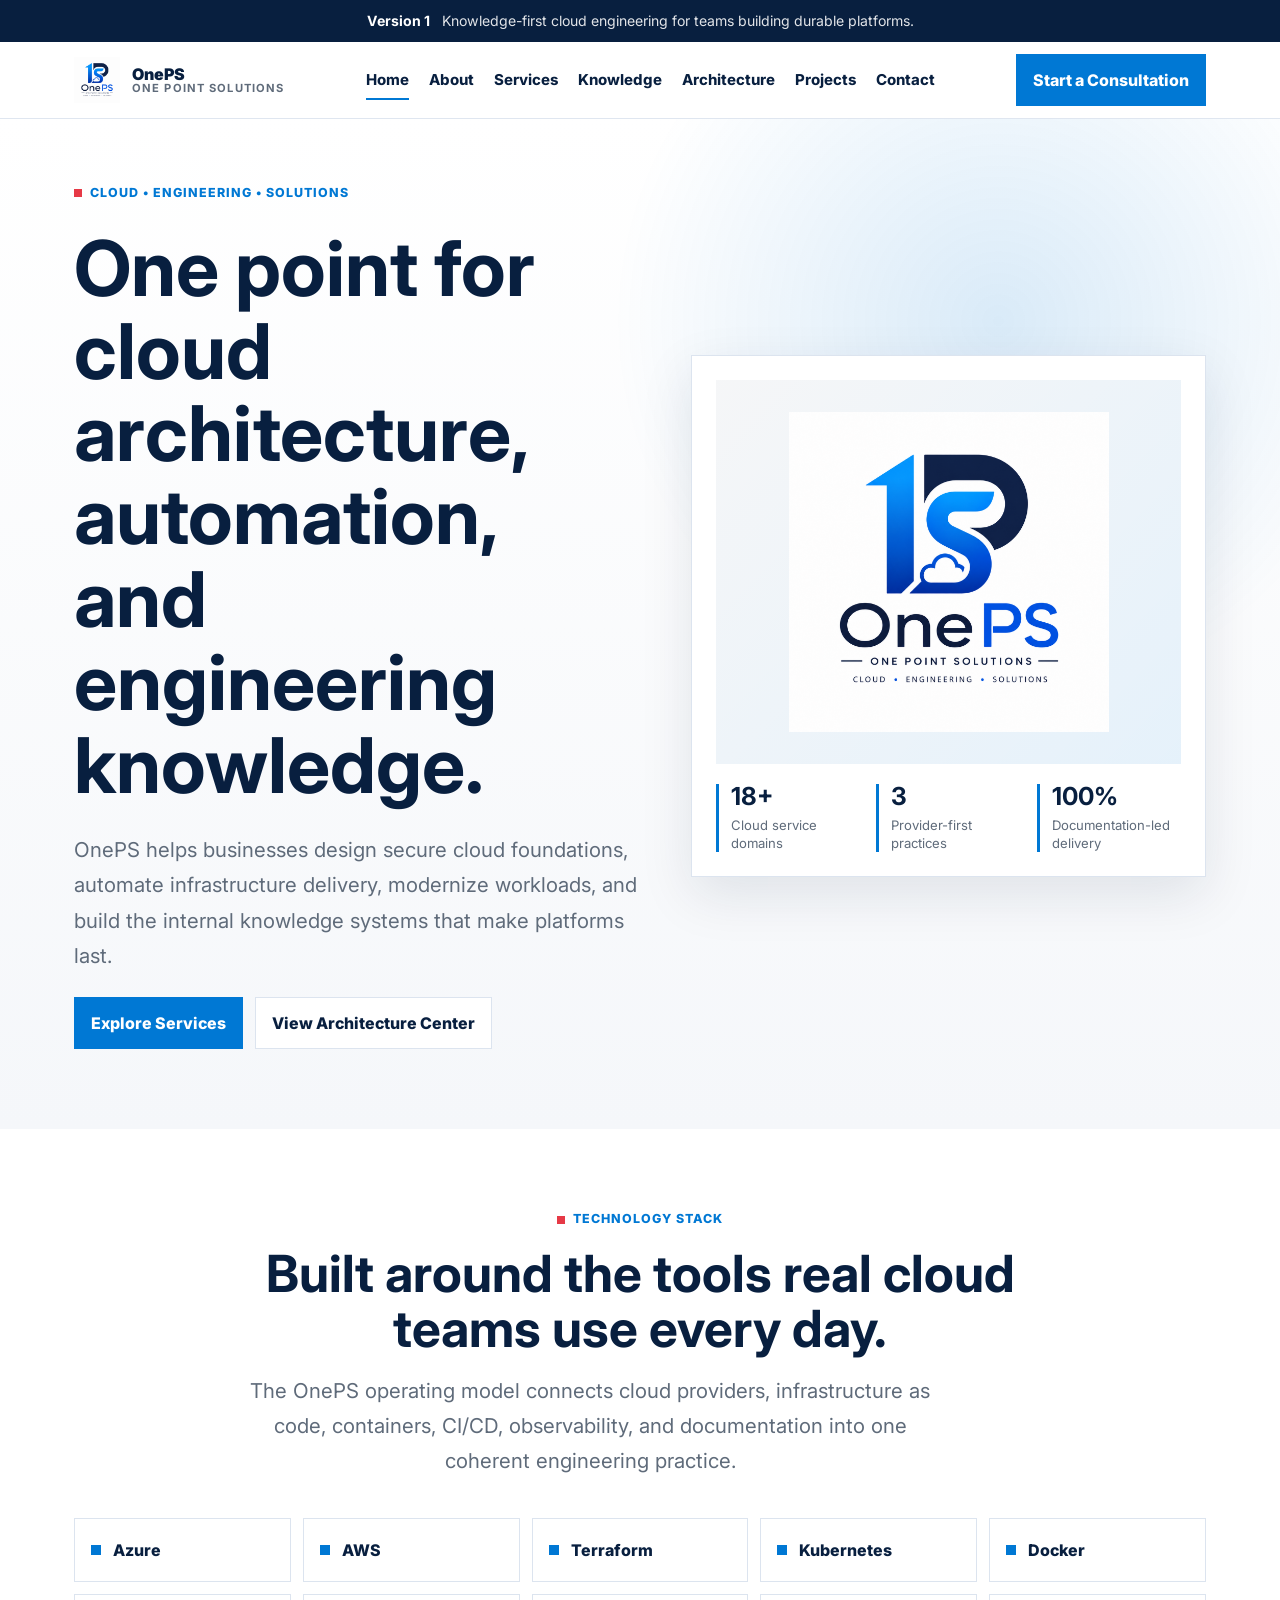
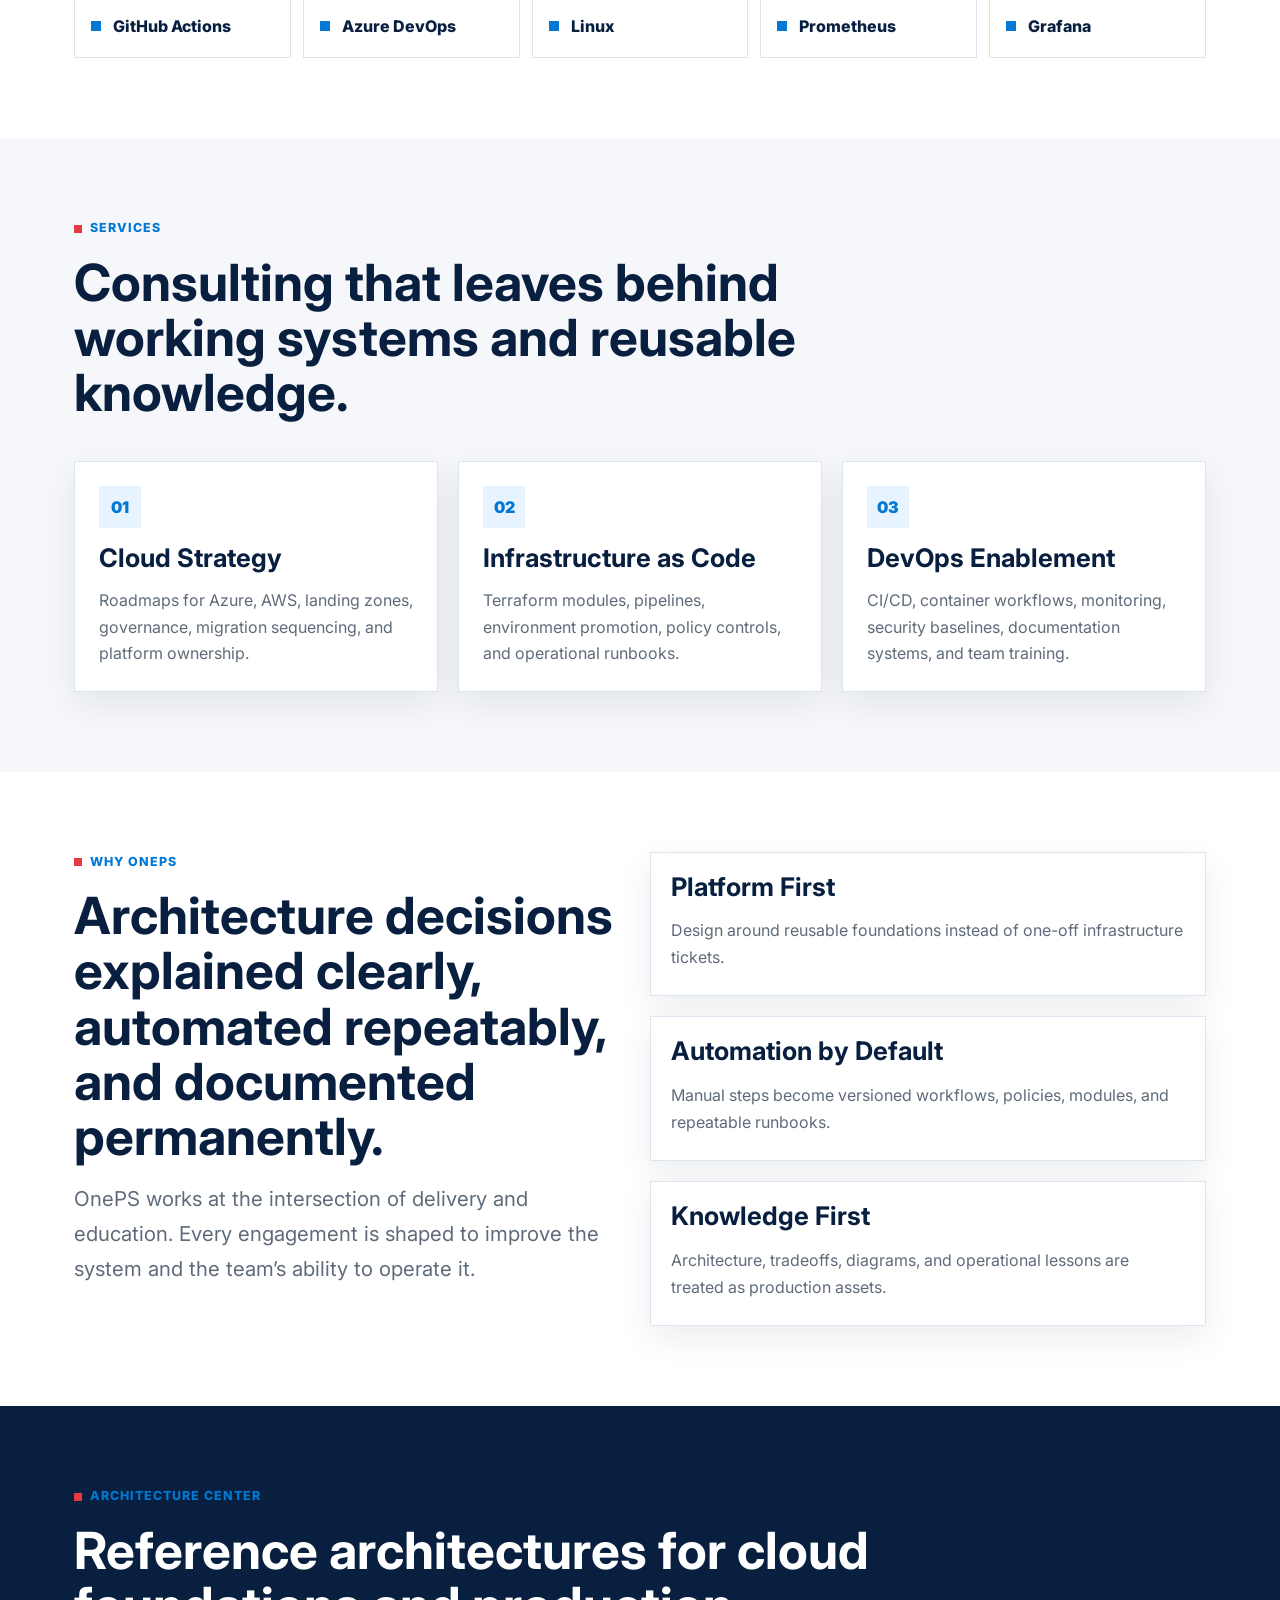
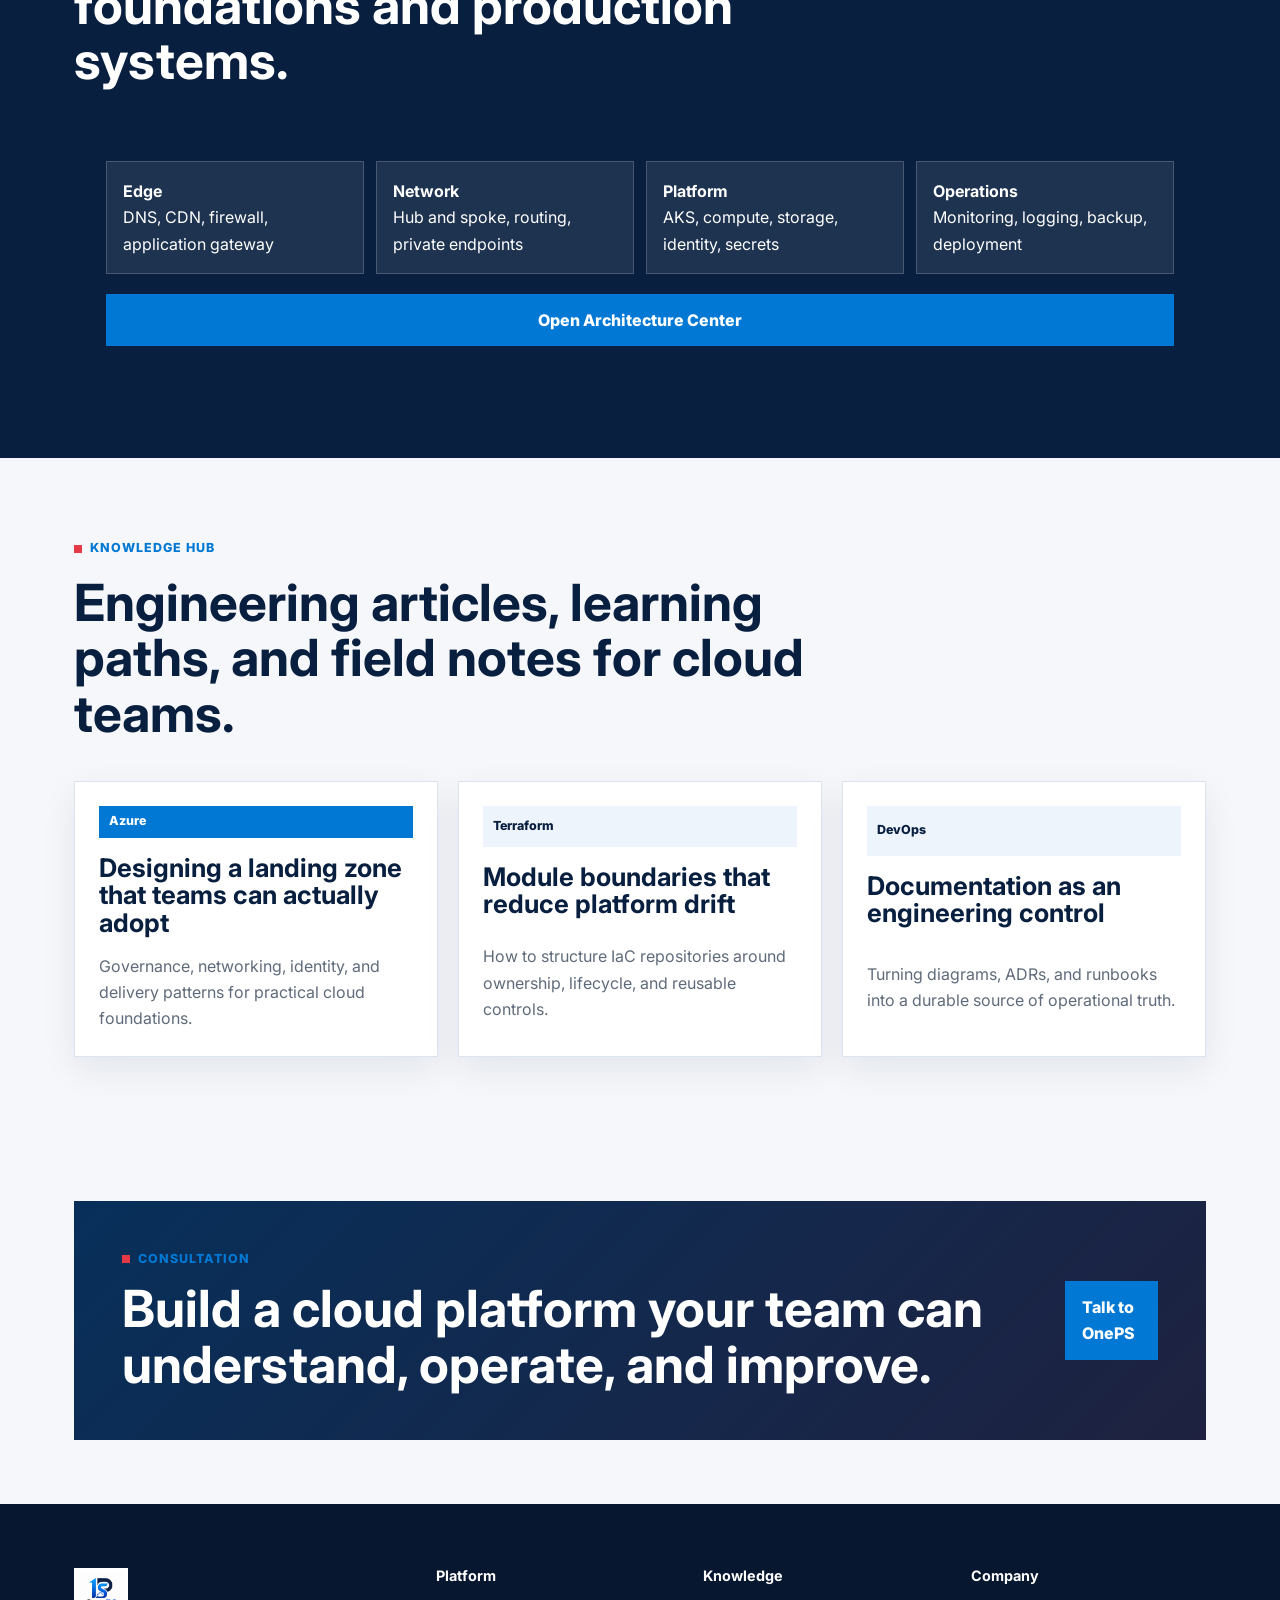
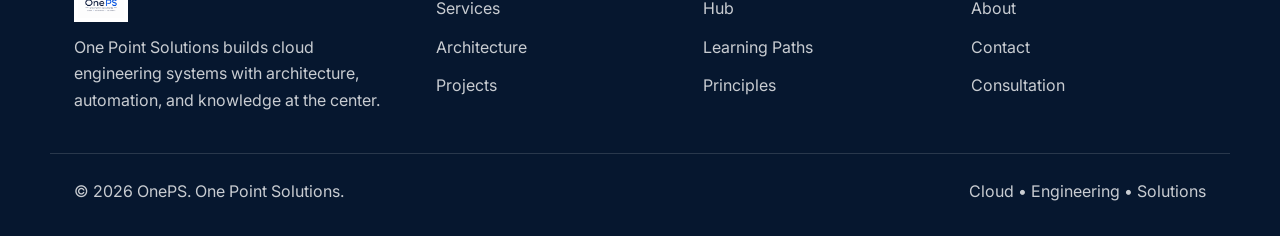
==== index.html @ 7dbb8d0e "OnePS Static Website V1 Build and Deployed" ====
<!doctype html>
<html lang="en">
  <head>
    <meta charset="utf-8">
    <meta name="viewport" content="width=device-width, initial-scale=1">
    <title>OnePS | Cloud Engineering Solutions</title>
    <meta name="description" content="OnePS helps teams design, automate, modernize, and scale cloud infrastructure through consulting, architecture, education, and open engineering knowledge.">
    <link rel="canonical" href="https://oneps.io/">
    <meta name="theme-color" content="#081F3F">
    <meta property="og:title" content="OnePS | Cloud Engineering Solutions">
    <meta property="og:description" content="A knowledge-first cloud engineering platform for architecture, automation, migration, and DevOps.">
    <meta property="og:type" content="website">
    <meta property="og:image" content="images/logo/oneps-logo.png">
    <meta name="twitter:card" content="summary_large_image">
    <link rel="icon" href="images/logo/favicon.png">
    <link rel="manifest" href="manifest.json">
    <link rel="preconnect" href="https://fonts.googleapis.com">
    <link rel="preconnect" href="https://fonts.gstatic.com" crossorigin>
    <link href="https://fonts.googleapis.com/css2?family=Inter:wght@400;600;700;800;900&display=swap" rel="stylesheet">
    <link rel="stylesheet" href="css/style.css">
    <link rel="stylesheet" href="css/components.css">
    <link rel="stylesheet" href="css/utilities.css">
    <link rel="stylesheet" href="css/animations.css">
    <link rel="stylesheet" href="css/responsive.css">
    <script type="application/ld+json">
      {"@context":"https://schema.org","@type":"Organization","name":"OnePS","alternateName":"One Point Solutions","url":"https://oneps.io/","logo":"https://oneps.io/images/logo/oneps-logo.png","description":"Cloud engineering, architecture, automation, consulting, and knowledge platform."}
    </script>
  </head>
  <body>
    <a class="skip-link" href="#main">Skip to content</a>
    <div class="site-shell">
      <div class="announcement">
        <div class="container"><strong>Version 1</strong> Knowledge-first cloud engineering for teams building durable platforms.</div>
      </div>
      <header class="site-header">
        <div class="container nav">
          <a class="brand" href="index.html" aria-label="OnePS home">
            <img src="images/logo/oneps-logo.png" alt="OnePS logo">
            <span class="brand-name">OnePS <span>One Point Solutions</span></span>
          </a>
          <nav class="nav-links" data-nav-links aria-label="Primary navigation">
            <a class="active" href="index.html">Home</a>
            <a href="about.html">About</a>
            <a href="services.html">Services</a>
            <a href="knowledge.html">Knowledge</a>
            <a href="architecture.html">Architecture</a>
            <a href="projects.html">Projects</a>
            <a href="contact.html">Contact</a>
          </nav>
          <div class="nav-actions">
            <a class="btn btn-primary" href="contact.html">Start a Consultation</a>
            <button class="nav-toggle" type="button" data-nav-toggle aria-label="Open navigation" aria-expanded="false"><span></span></button>
          </div>
        </div>
      </header>

      <main id="main">
        <section class="hero">
          <div class="container hero-grid">
            <div class="hero-copy" data-reveal>
              <span class="eyebrow">Cloud • Engineering • Solutions</span>
              <h1>One point for cloud architecture, automation, and engineering knowledge.</h1>
              <p class="lead">OnePS helps businesses design secure cloud foundations, automate infrastructure delivery, modernize workloads, and build the internal knowledge systems that make platforms last.</p>
              <div class="hero-actions">
                <a class="btn btn-primary" href="services.html">Explore Services</a>
                <a class="btn btn-outline" href="architecture.html">View Architecture Center</a>
              </div>
            </div>
            <div class="hero-panel float-soft" data-reveal>
              <div class="logo-card">
                <img src="images/logo/oneps-logo.png" alt="Official OnePS logo">
              </div>
              <div class="metric-row" aria-label="OnePS platform metrics">
                <div class="metric"><strong data-counter="18" data-counter-suffix="+">18+</strong><span>Cloud service domains</span></div>
                <div class="metric"><strong data-counter="3">3</strong><span>Provider-first practices</span></div>
                <div class="metric"><strong data-counter="100" data-counter-suffix="%">100%</strong><span>Documentation-led delivery</span></div>
              </div>
            </div>
          </div>
        </section>

        <section class="section section-white">
          <div class="container">
            <div class="section-heading center" data-reveal>
              <span class="eyebrow">Technology Stack</span>
              <h2>Built around the tools real cloud teams use every day.</h2>
              <p class="lead">The OnePS operating model connects cloud providers, infrastructure as code, containers, CI/CD, observability, and documentation into one coherent engineering practice.</p>
            </div>
            <div class="tech-grid" data-reveal>
              <div class="tech-item"><span class="tech-dot"></span>Azure</div>
              <div class="tech-item"><span class="tech-dot"></span>AWS</div>
              <div class="tech-item"><span class="tech-dot"></span>Terraform</div>
              <div class="tech-item"><span class="tech-dot"></span>Kubernetes</div>
              <div class="tech-item"><span class="tech-dot"></span>Docker</div>
              <div class="tech-item"><span class="tech-dot"></span>GitHub Actions</div>
              <div class="tech-item"><span class="tech-dot"></span>Azure DevOps</div>
              <div class="tech-item"><span class="tech-dot"></span>Linux</div>
              <div class="tech-item"><span class="tech-dot"></span>Prometheus</div>
              <div class="tech-item"><span class="tech-dot"></span>Grafana</div>
            </div>
          </div>
        </section>

        <section class="section">
          <div class="container">
            <div class="section-heading" data-reveal>
              <span class="eyebrow">Services</span>
              <h2>Consulting that leaves behind working systems and reusable knowledge.</h2>
            </div>
            <div class="grid grid-3">
              <article class="card" data-reveal><span class="card-icon">01</span><h3>Cloud Strategy</h3><p>Roadmaps for Azure, AWS, landing zones, governance, migration sequencing, and platform ownership.</p></article>
              <article class="card" data-reveal><span class="card-icon">02</span><h3>Infrastructure as Code</h3><p>Terraform modules, pipelines, environment promotion, policy controls, and operational runbooks.</p></article>
              <article class="card" data-reveal><span class="card-icon">03</span><h3>DevOps Enablement</h3><p>CI/CD, container workflows, monitoring, security baselines, documentation systems, and team training.</p></article>
            </div>
          </div>
        </section>

        <section class="section section-white">
          <div class="container grid grid-2">
            <div class="section-heading" data-reveal>
              <span class="eyebrow">Why OnePS</span>
              <h2>Architecture decisions explained clearly, automated repeatably, and documented permanently.</h2>
              <p class="lead">OnePS works at the intersection of delivery and education. Every engagement is shaped to improve the system and the team’s ability to operate it.</p>
            </div>
            <div class="grid">
              <article class="card compact" data-reveal><h3>Platform First</h3><p>Design around reusable foundations instead of one-off infrastructure tickets.</p></article>
              <article class="card compact" data-reveal><h3>Automation by Default</h3><p>Manual steps become versioned workflows, policies, modules, and repeatable runbooks.</p></article>
              <article class="card compact" data-reveal><h3>Knowledge First</h3><p>Architecture, tradeoffs, diagrams, and operational lessons are treated as production assets.</p></article>
            </div>
          </div>
        </section>

        <section class="section section-dark">
          <div class="container">
            <div class="section-heading" data-reveal>
              <span class="eyebrow">Architecture Center</span>
              <h2>Reference architectures for cloud foundations and production systems.</h2>
            </div>
            <div class="architecture-map" data-reveal>
              <div class="flow-line">
                <div class="flow-node"><strong>Edge</strong><span>DNS, CDN, firewall, application gateway</span></div>
                <div class="flow-node"><strong>Network</strong><span>Hub and spoke, routing, private endpoints</span></div>
                <div class="flow-node"><strong>Platform</strong><span>AKS, compute, storage, identity, secrets</span></div>
                <div class="flow-node"><strong>Operations</strong><span>Monitoring, logging, backup, deployment</span></div>
              </div>
              <a class="btn btn-primary" href="architecture.html">Open Architecture Center</a>
            </div>
          </div>
        </section>

        <section class="section">
          <div class="container">
            <div class="section-heading" data-reveal>
              <span class="eyebrow">Knowledge Hub</span>
              <h2>Engineering articles, learning paths, and field notes for cloud teams.</h2>
            </div>
            <div class="grid grid-3">
              <article class="card" data-reveal><span class="badge badge-blue">Azure</span><h3>Designing a landing zone that teams can actually adopt</h3><p>Governance, networking, identity, and delivery patterns for practical cloud foundations.</p></article>
              <article class="card" data-reveal><span class="badge">Terraform</span><h3>Module boundaries that reduce platform drift</h3><p>How to structure IaC repositories around ownership, lifecycle, and reusable controls.</p></article>
              <article class="card" data-reveal><span class="badge">DevOps</span><h3>Documentation as an engineering control</h3><p>Turning diagrams, ADRs, and runbooks into a durable source of operational truth.</p></article>
            </div>
          </div>
        </section>

        <section class="section-tight">
          <div class="container">
            <div class="cta-band" data-reveal>
              <div class="between">
                <div class="stack-sm">
                  <span class="eyebrow">Consultation</span>
                  <h2>Build a cloud platform your team can understand, operate, and improve.</h2>
                </div>
                <a class="btn btn-primary" href="contact.html">Talk to OnePS</a>
              </div>
            </div>
          </div>
        </section>
      </main>

      <footer class="site-footer">
        <div class="container footer-grid">
          <div class="footer-col footer-brand">
            <img src="images/logo/oneps-logo.png" alt="OnePS logo">
            <p>One Point Solutions builds cloud engineering systems with architecture, automation, and knowledge at the center.</p>
          </div>
          <div class="footer-col"><h3>Platform</h3><a href="services.html">Services</a><a href="architecture.html">Architecture</a><a href="projects.html">Projects</a></div>
          <div class="footer-col"><h3>Knowledge</h3><a href="knowledge.html">Hub</a><a href="knowledge.html#learning-paths">Learning Paths</a><a href="about.html#principles">Principles</a></div>
          <div class="footer-col"><h3>Company</h3><a href="about.html">About</a><a href="contact.html">Contact</a><a href="contact.html">Consultation</a></div>
        </div>
        <div class="container footer-bottom"><span>© 2026 OnePS. One Point Solutions.</span><span>Cloud • Engineering • Solutions</span></div>
      </footer>
    </div>
    <script src="js/script.js" defer></script>
    <script src="js/navigation.js" defer></script>
    <script src="js/animations.js" defer></script>
    <script src="js/counters.js" defer></script>
    <script src="js/theme.js" defer></script>
  </body>
</html>
---- css/style.css ----
:root {
  --color-navy: #081f3f;
  --color-navy-900: #06172f;
  --color-navy-800: #0d2b56;
  --color-blue: #0078d4;
  --color-blue-700: #005fb0;
  --color-blue-100: #e7f3ff;
  --color-red: #e63946;
  --color-bg: #f5f7fa;
  --color-surface: #ffffff;
  --color-text: #1a1a1a;
  --color-muted: #5f6b7a;
  --color-line: #dce4ef;
  --color-soft: #eef4fb;
  --shadow-soft: 0 18px 50px rgba(8, 31, 63, 0.1);
  --shadow-card: 0 12px 32px rgba(8, 31, 63, 0.08);
  --radius-sm: 6px;
  --radius-md: 8px;
  --radius-lg: 14px;
  --container: 1180px;
  --space-1: 0.25rem;
  --space-2: 0.5rem;
  --space-3: 0.75rem;
  --space-4: 1rem;
  --space-5: 1.25rem;
  --space-6: 1.5rem;
  --space-8: 2rem;
  --space-10: 2.5rem;
  --space-12: 3rem;
  --space-16: 4rem;
  --space-20: 5rem;
  --space-24: 6rem;
}

* {
  box-sizing: border-box;
}

html {
  scroll-behavior: smooth;
}

body {
  margin: 0;
  background: var(--color-bg);
  color: var(--color-text);
  font-family: Inter, system-ui, -apple-system, BlinkMacSystemFont, "Segoe UI", sans-serif;
  font-size: 16px;
  line-height: 1.65;
  text-rendering: optimizeLegibility;
}

body.nav-open {
  overflow: hidden;
}

img,
svg {
  display: block;
  max-width: 100%;
}

a {
  color: inherit;
  text-decoration: none;
}

button,
input,
textarea,
select {
  font: inherit;
}

button {
  cursor: pointer;
}

:focus-visible {
  outline: 3px solid rgba(0, 120, 212, 0.45);
  outline-offset: 3px;
}

.skip-link {
  background: var(--color-navy);
  color: var(--color-surface);
  left: 1rem;
  padding: 0.65rem 1rem;
  position: fixed;
  top: 1rem;
  transform: translateY(-150%);
  z-index: 1000;
}

.skip-link:focus {
  transform: translateY(0);
}

.site-shell {
  min-height: 100vh;
  overflow-x: clip;
}

.container {
  margin: 0 auto;
  max-width: var(--container);
  padding: 0 var(--space-6);
  width: 100%;
}

.section {
  padding: var(--space-20) 0;
}

.section-tight {
  padding: var(--space-16) 0;
}

.section-dark {
  background: var(--color-navy);
  color: var(--color-surface);
}

.section-white {
  background: var(--color-surface);
}

.eyebrow {
  align-items: center;
  color: var(--color-blue);
  display: inline-flex;
  font-size: 0.78rem;
  font-weight: 800;
  gap: var(--space-2);
  letter-spacing: 0.08em;
  text-transform: uppercase;
}

.eyebrow::before {
  background: var(--color-red);
  content: "";
  height: 8px;
  width: 8px;
}

h1,
h2,
h3,
h4 {
  color: var(--color-navy);
  line-height: 1.08;
  margin: 0;
}

h1 {
  font-size: clamp(2.75rem, 6vw, 5.8rem);
  letter-spacing: 0;
}

h2 {
  font-size: clamp(2rem, 4vw, 3.45rem);
}

h3 {
  font-size: clamp(1.25rem, 2vw, 1.65rem);
}

h4 {
  font-size: 1rem;
}

p {
  margin: 0;
}

.lead {
  color: var(--color-muted);
  font-size: clamp(1.05rem, 2vw, 1.28rem);
  line-height: 1.72;
  max-width: 720px;
}

.section-heading {
  display: grid;
  gap: var(--space-4);
  margin-bottom: var(--space-10);
  max-width: 820px;
}

.section-heading.center {
  margin-left: auto;
  margin-right: auto;
  text-align: center;
}

.section-heading.center .eyebrow {
  justify-content: center;
}

.muted {
  color: var(--color-muted);
}

.text-blue {
  color: var(--color-blue);
}

.text-red {
  color: var(--color-red);
}
---- css/components.css ----
.announcement {
  background: var(--color-navy);
  color: rgba(255, 255, 255, 0.88);
  font-size: 0.88rem;
}

.announcement .container {
  align-items: center;
  display: flex;
  gap: var(--space-3);
  justify-content: center;
  min-height: 42px;
  text-align: center;
}

.announcement strong {
  color: var(--color-surface);
}

.site-header {
  background: rgba(255, 255, 255, 0.94);
  border-bottom: 1px solid rgba(220, 228, 239, 0.9);
  position: sticky;
  top: 0;
  z-index: 100;
}

.nav {
  align-items: center;
  display: flex;
  gap: var(--space-6);
  justify-content: space-between;
  min-height: 76px;
}

.brand {
  align-items: center;
  display: inline-flex;
  gap: var(--space-3);
  min-width: 176px;
}

.brand img {
  height: 46px;
  width: 46px;
}

.brand-name {
  color: var(--color-navy);
  display: grid;
  font-weight: 900;
  line-height: 1.05;
}

.brand-name span {
  color: var(--color-muted);
  font-size: 0.7rem;
  font-weight: 700;
  letter-spacing: 0.1em;
  text-transform: uppercase;
}

.nav-links {
  align-items: center;
  display: flex;
  gap: var(--space-5);
}

.nav-links a {
  color: var(--color-navy);
  font-size: 0.94rem;
  font-weight: 750;
  position: relative;
}

.nav-links a::after {
  background: var(--color-blue);
  bottom: -8px;
  content: "";
  height: 2px;
  left: 0;
  position: absolute;
  transform: scaleX(0);
  transform-origin: left;
  transition: transform 180ms ease;
  width: 100%;
}

.nav-links a:hover::after,
.nav-links a.active::after {
  transform: scaleX(1);
}

.nav-actions {
  align-items: center;
  display: flex;
  gap: var(--space-3);
}

.nav-toggle {
  align-items: center;
  background: var(--color-surface);
  border: 1px solid var(--color-line);
  display: none;
  height: 42px;
  justify-content: center;
  width: 42px;
}

.nav-toggle span,
.nav-toggle span::before,
.nav-toggle span::after {
  background: var(--color-navy);
  content: "";
  display: block;
  height: 2px;
  transition: transform 180ms ease;
  width: 18px;
}

.nav-toggle span::before {
  transform: translateY(-6px);
}

.nav-toggle span::after {
  transform: translateY(4px);
}

.btn {
  align-items: center;
  border: 1px solid transparent;
  display: inline-flex;
  font-weight: 800;
  gap: var(--space-2);
  justify-content: center;
  min-height: 44px;
  padding: 0.75rem 1rem;
  transition: background 180ms ease, border 180ms ease, color 180ms ease, transform 180ms ease;
}

.btn:hover {
  transform: translateY(-1px);
}

.btn-primary {
  background: var(--color-blue);
  color: var(--color-surface);
}

.btn-primary:hover {
  background: var(--color-blue-700);
}

.btn-secondary {
  background: var(--color-navy);
  color: var(--color-surface);
}

.btn-outline {
  background: var(--color-surface);
  border-color: var(--color-line);
  color: var(--color-navy);
}

.btn-ghost {
  background: transparent;
  color: var(--color-navy);
  padding-left: 0;
  padding-right: 0;
}

.hero {
  background:
    radial-gradient(circle at 78% 20%, rgba(0, 120, 212, 0.14), transparent 30%),
    linear-gradient(180deg, #ffffff 0%, var(--color-bg) 100%);
  padding: var(--space-16) 0 var(--space-20);
}

.hero-grid {
  align-items: center;
  display: grid;
  gap: var(--space-12);
  grid-template-columns: minmax(0, 1.05fr) minmax(320px, 0.95fr);
}

.hero-copy {
  display: grid;
  gap: var(--space-6);
}

.hero-actions {
  display: flex;
  flex-wrap: wrap;
  gap: var(--space-3);
}

.hero-panel {
  background: var(--color-surface);
  border: 1px solid var(--color-line);
  box-shadow: var(--shadow-soft);
  padding: var(--space-6);
}

.logo-card {
  align-items: center;
  background:
    linear-gradient(135deg, rgba(8, 31, 63, 0.04), rgba(0, 120, 212, 0.1)),
    var(--color-surface);
  display: grid;
  justify-items: center;
  min-height: 300px;
  padding: var(--space-8);
}

.logo-card img {
  width: min(320px, 78vw);
}

.metric-row {
  display: grid;
  gap: var(--space-4);
  grid-template-columns: repeat(3, 1fr);
  margin-top: var(--space-5);
}

.metric {
  border-left: 3px solid var(--color-blue);
  padding-left: var(--space-3);
}

.metric strong {
  color: var(--color-navy);
  display: block;
  font-size: 1.55rem;
  line-height: 1;
}

.metric span {
  color: var(--color-muted);
  display: block;
  font-size: 0.82rem;
  line-height: 1.35;
  margin-top: var(--space-2);
}

.grid {
  display: grid;
  gap: var(--space-5);
}

.grid-2 {
  grid-template-columns: repeat(2, minmax(0, 1fr));
}

.grid-3 {
  grid-template-columns: repeat(3, minmax(0, 1fr));
}

.grid-4 {
  grid-template-columns: repeat(4, minmax(0, 1fr));
}

.card {
  background: var(--color-surface);
  border: 1px solid var(--color-line);
  box-shadow: var(--shadow-card);
  display: grid;
  gap: var(--space-4);
  padding: var(--space-6);
}

.card.compact {
  gap: var(--space-3);
  padding: var(--space-5);
}

.card h3,
.card h4 {
  color: var(--color-navy);
}

.card p,
.article-meta,
.tagline-small {
  color: var(--color-muted);
}

.card-icon {
  align-items: center;
  background: var(--color-blue-100);
  color: var(--color-blue);
  display: inline-flex;
  font-weight: 900;
  height: 42px;
  justify-content: center;
  width: 42px;
}

.tag-list {
  display: flex;
  flex-wrap: wrap;
  gap: var(--space-2);
}

.tag,
.badge {
  align-items: center;
  background: var(--color-soft);
  color: var(--color-navy);
  display: inline-flex;
  font-size: 0.78rem;
  font-weight: 800;
  min-height: 30px;
  padding: 0.35rem 0.6rem;
}

.badge-blue {
  background: var(--color-blue);
  color: var(--color-surface);
}

.tech-grid {
  display: grid;
  gap: var(--space-3);
  grid-template-columns: repeat(5, minmax(0, 1fr));
}

.tech-item {
  align-items: center;
  background: var(--color-surface);
  border: 1px solid var(--color-line);
  color: var(--color-navy);
  display: flex;
  font-weight: 800;
  gap: var(--space-3);
  min-height: 64px;
  padding: var(--space-4);
}

.tech-dot {
  background: var(--color-blue);
  height: 10px;
  width: 10px;
}

.architecture-map {
  background: var(--color-navy);
  color: var(--color-surface);
  display: grid;
  gap: var(--space-5);
  padding: var(--space-8);
}

.flow-line {
  align-items: center;
  display: grid;
  gap: var(--space-3);
  grid-template-columns: repeat(4, minmax(0, 1fr));
}

.flow-node {
  background: rgba(255, 255, 255, 0.09);
  border: 1px solid rgba(255, 255, 255, 0.18);
  min-height: 92px;
  padding: var(--space-4);
}

.flow-node strong {
  display: block;
}

.timeline {
  border-left: 2px solid var(--color-line);
  display: grid;
  gap: var(--space-6);
  padding-left: var(--space-6);
}

.timeline-item {
  display: grid;
  gap: var(--space-2);
  position: relative;
}

.timeline-item::before {
  background: var(--color-blue);
  content: "";
  height: 12px;
  left: calc(-1 * var(--space-6) - 7px);
  position: absolute;
  top: 0.45rem;
  width: 12px;
}

.search-panel,
.contact-panel {
  background: var(--color-surface);
  border: 1px solid var(--color-line);
  padding: var(--space-6);
}

.search-field,
.form-field {
  display: grid;
  gap: var(--space-2);
}

.search-field input,
.form-field input,
.form-field textarea,
.form-field select {
  background: var(--color-surface);
  border: 1px solid var(--color-line);
  color: var(--color-text);
  min-height: 48px;
  padding: 0.8rem 0.9rem;
  width: 100%;
}

.form-field textarea {
  min-height: 150px;
  resize: vertical;
}

.form {
  display: grid;
  gap: var(--space-4);
}

.cta-band {
  background:
    linear-gradient(135deg, rgba(0, 120, 212, 0.18), rgba(230, 57, 70, 0.1)),
    var(--color-navy);
  color: var(--color-surface);
  padding: var(--space-12);
}

.cta-band h2,
.section-dark h2,
.section-dark h3 {
  color: var(--color-surface);
}

.site-footer {
  background: var(--color-navy-900);
  color: rgba(255, 255, 255, 0.78);
  padding: var(--space-16) 0 var(--space-8);
}

.footer-grid {
  display: grid;
  gap: var(--space-8);
  grid-template-columns: 1.4fr repeat(3, 1fr);
}

.footer-brand img {
  background: var(--color-surface);
  height: 54px;
  padding: 4px;
  width: 54px;
}

.footer-col {
  display: grid;
  gap: var(--space-3);
  align-content: start;
}

.footer-col h3 {
  color: var(--color-surface);
  font-size: 0.9rem;
}

.footer-col a:hover {
  color: var(--color-surface);
}

.footer-bottom {
  border-top: 1px solid rgba(255, 255, 255, 0.14);
  display: flex;
  gap: var(--space-4);
  justify-content: space-between;
  margin-top: var(--space-10);
  padding-top: var(--space-6);
}
---- css/utilities.css ----
.sr-only {
  border: 0;
  clip: rect(0, 0, 0, 0);
  height: 1px;
  margin: -1px;
  overflow: hidden;
  padding: 0;
  position: absolute;
  white-space: nowrap;
  width: 1px;
}

.stack-xs {
  display: grid;
  gap: var(--space-2);
}

.stack-sm {
  display: grid;
  gap: var(--space-3);
}

.stack-md {
  display: grid;
  gap: var(--space-5);
}

.stack-lg {
  display: grid;
  gap: var(--space-8);
}

.cluster {
  align-items: center;
  display: flex;
  flex-wrap: wrap;
  gap: var(--space-3);
}

.between {
  align-items: center;
  display: flex;
  gap: var(--space-5);
  justify-content: space-between;
}

.full-width {
  width: 100%;
}

.max-680 {
  max-width: 680px;
}

.max-820 {
  max-width: 820px;
}

.surface {
  background: var(--color-surface);
}

.bordered {
  border: 1px solid var(--color-line);
}

.shadow-soft {
  box-shadow: var(--shadow-soft);
}

.accent-left {
  border-left: 4px solid var(--color-blue);
  padding-left: var(--space-4);
}

.accent-red {
  border-left-color: var(--color-red);
}

.logo-watermark {
  opacity: 0.08;
  pointer-events: none;
  position: absolute;
  right: -3rem;
  top: -3rem;
  width: 360px;
}
---- css/animations.css ----
@media (prefers-reduced-motion: no-preference) {
  [data-reveal] {
    opacity: 0;
    transform: translateY(18px);
    transition: opacity 520ms ease, transform 520ms ease;
  }

  [data-reveal].is-visible {
    opacity: 1;
    transform: translateY(0);
  }

  .float-soft {
    animation: float-soft 7s ease-in-out infinite;
  }
}

@keyframes float-soft {
  0%,
  100% {
    transform: translateY(0);
  }

  50% {
    transform: translateY(-10px);
  }
}
---- css/responsive.css ----
@media (max-width: 1080px) {
  .grid-4,
  .tech-grid {
    grid-template-columns: repeat(3, minmax(0, 1fr));
  }

  .hero-grid {
    grid-template-columns: 1fr;
  }
}

@media (max-width: 880px) {
  .nav-toggle {
    display: inline-flex;
  }

  .nav-links {
    background: var(--color-surface);
    border-top: 1px solid var(--color-line);
    box-shadow: var(--shadow-soft);
    display: none;
    gap: 0;
    grid-template-columns: 1fr;
    left: 0;
    padding: var(--space-4) var(--space-6);
    position: absolute;
    right: 0;
    top: 100%;
  }

  .nav-links.is-open {
    display: grid;
  }

  .nav-links a {
    border-bottom: 1px solid var(--color-line);
    padding: var(--space-4) 0;
  }

  .nav-actions .btn {
    display: none;
  }

  .grid-2,
  .grid-3,
  .footer-grid,
  .flow-line {
    grid-template-columns: 1fr;
  }

  .footer-bottom,
  .between {
    align-items: flex-start;
    flex-direction: column;
  }
}

@media (max-width: 640px) {
  .container {
    padding: 0 var(--space-4);
  }

  .section {
    padding: var(--space-16) 0;
  }

  .section-tight {
    padding: var(--space-12) 0;
  }

  .brand {
    min-width: auto;
  }

  .brand img {
    height: 40px;
    width: 40px;
  }

  .brand-name span {
    display: none;
  }

  .hero {
    padding-top: var(--space-10);
  }

  .hero-actions,
  .hero-actions .btn,
  .cluster .btn {
    width: 100%;
  }

  .metric-row,
  .grid-4,
  .tech-grid {
    grid-template-columns: 1fr;
  }

  .cta-band,
  .architecture-map {
    padding: var(--space-6);
  }

  .logo-card {
    min-height: 240px;
    padding: var(--space-5);
  }
}
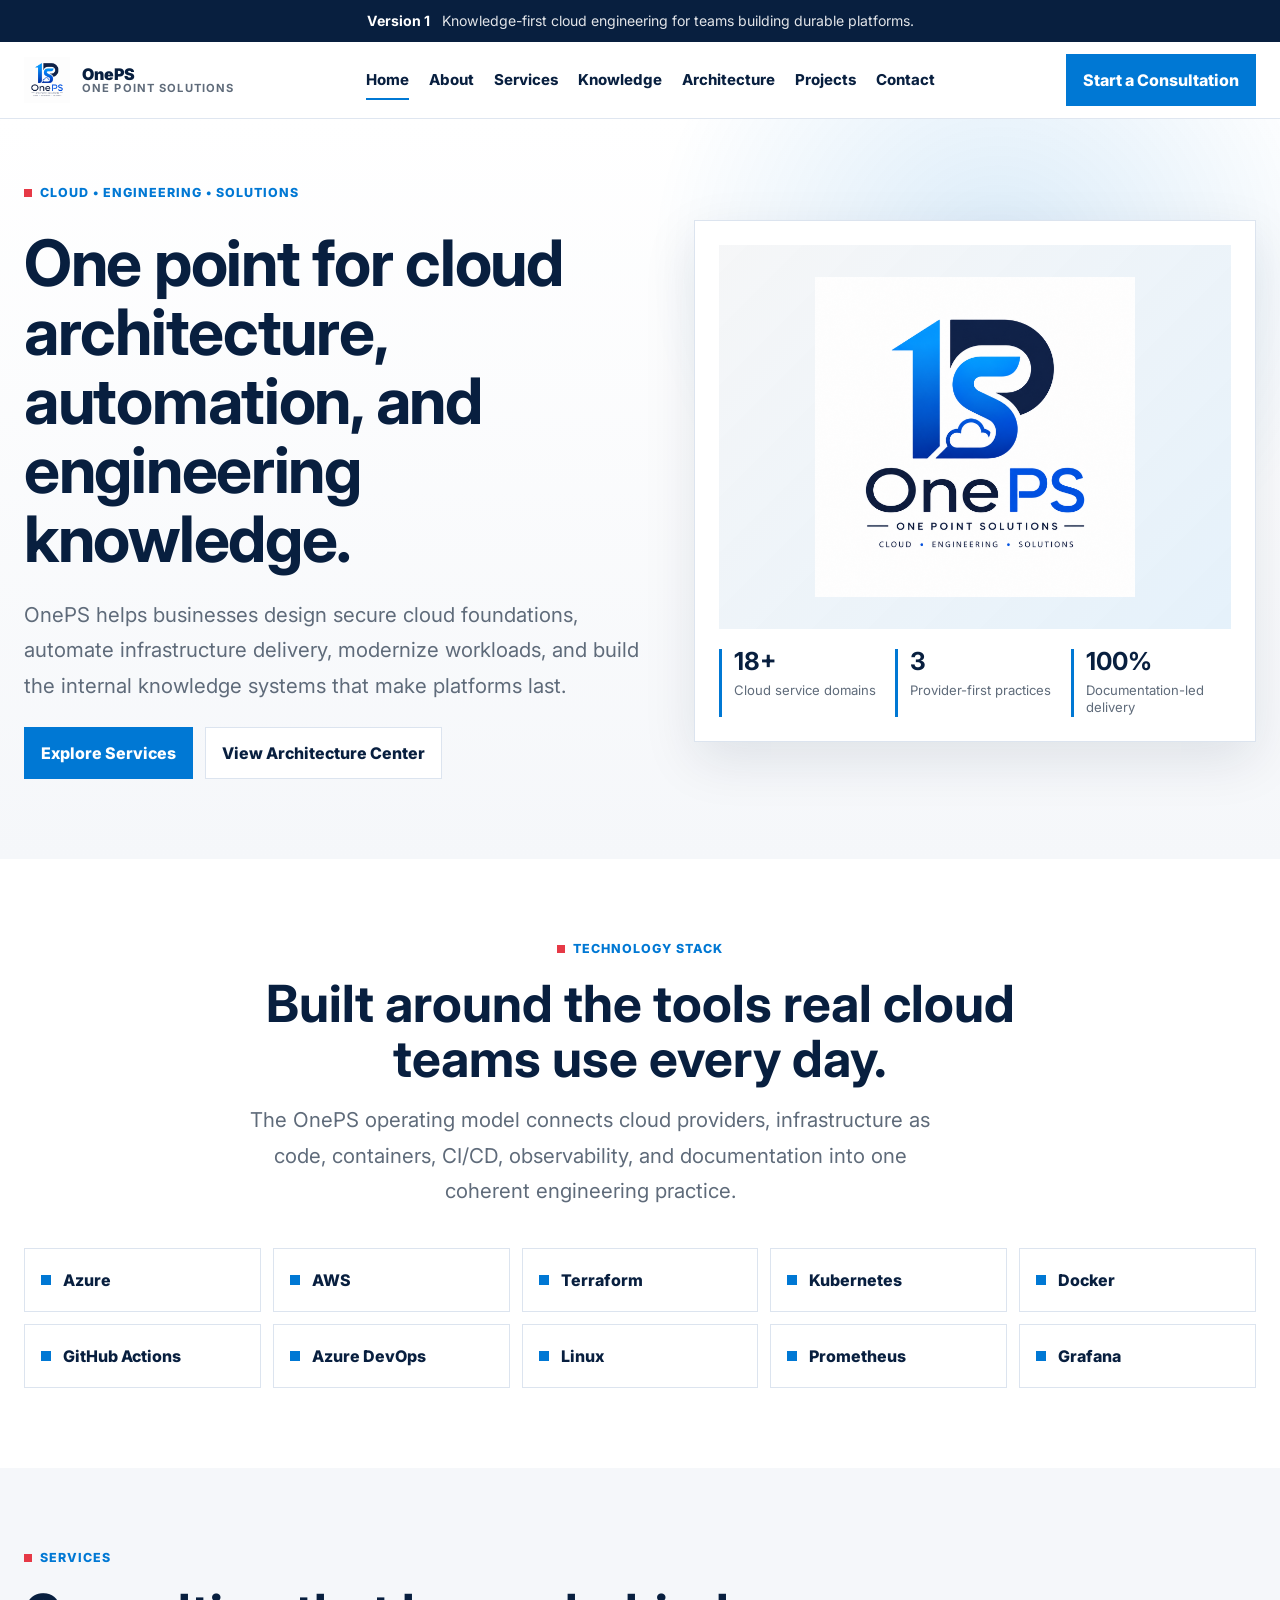
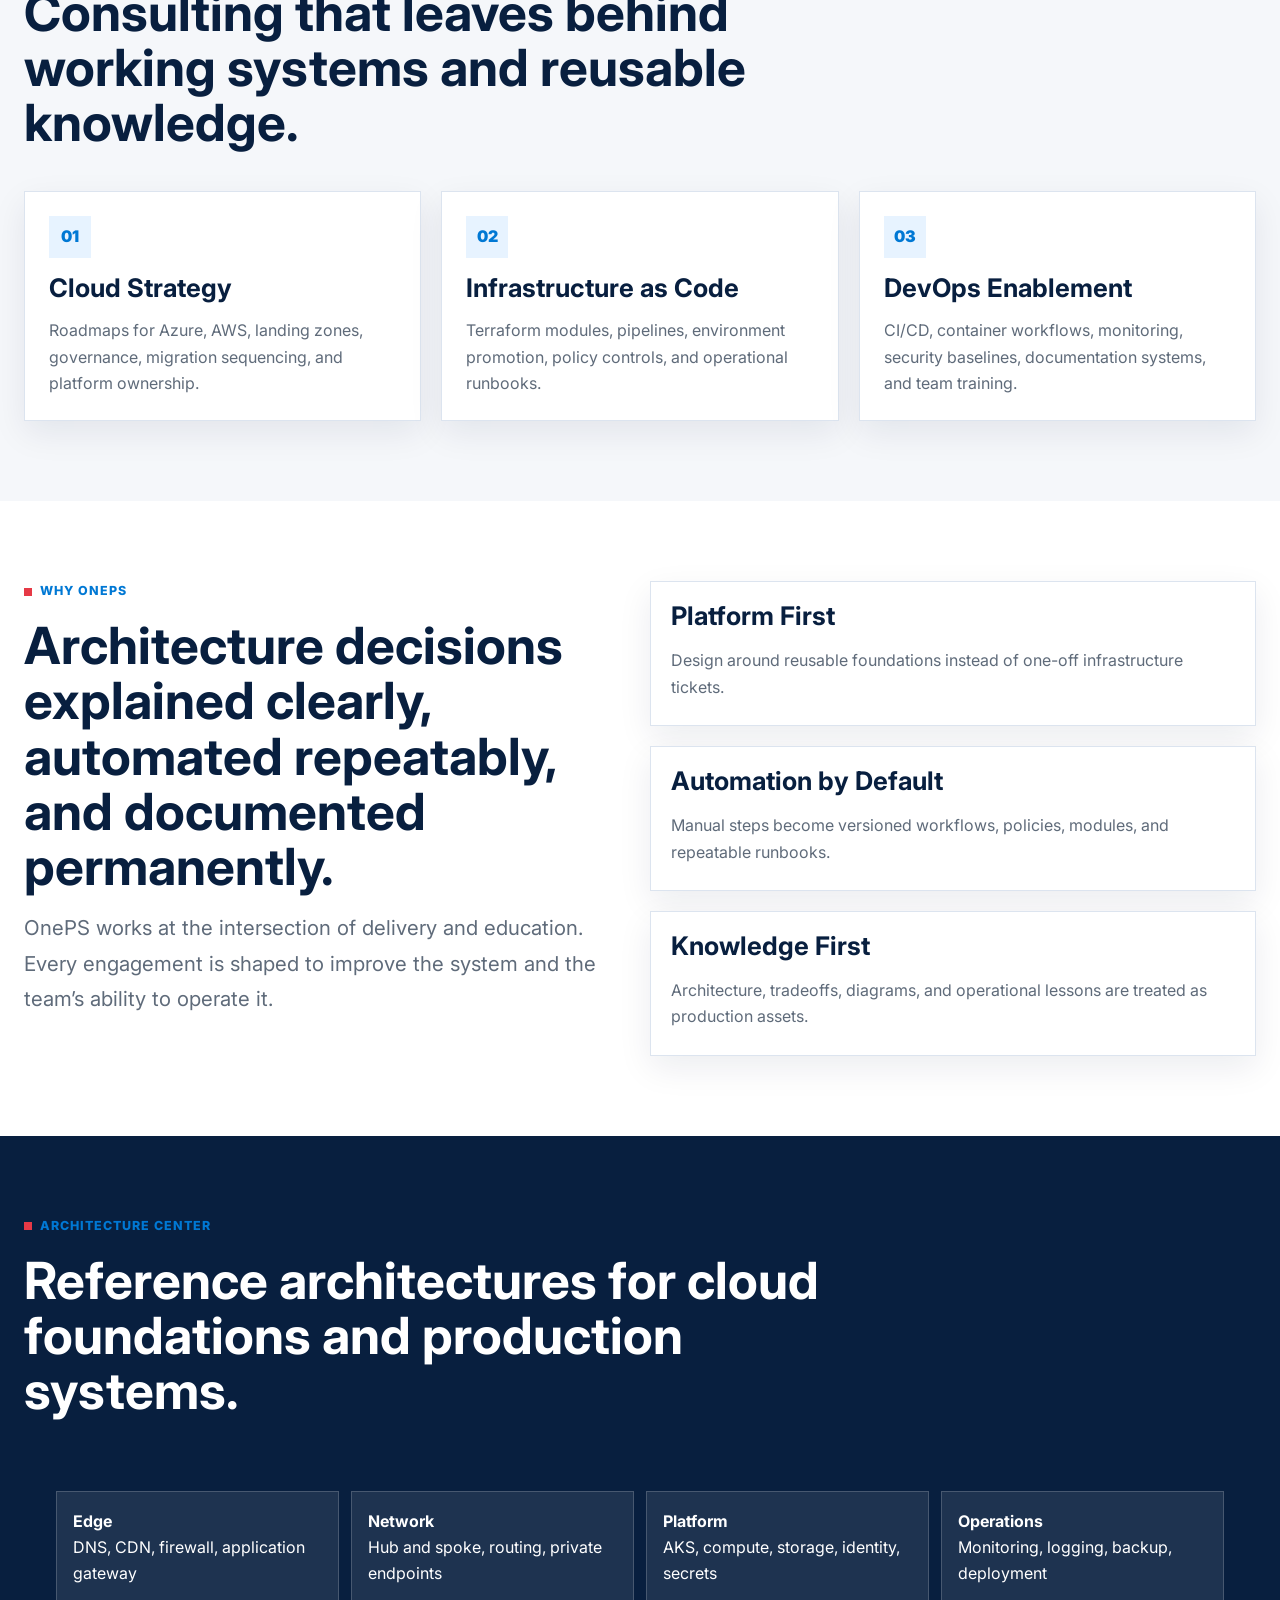
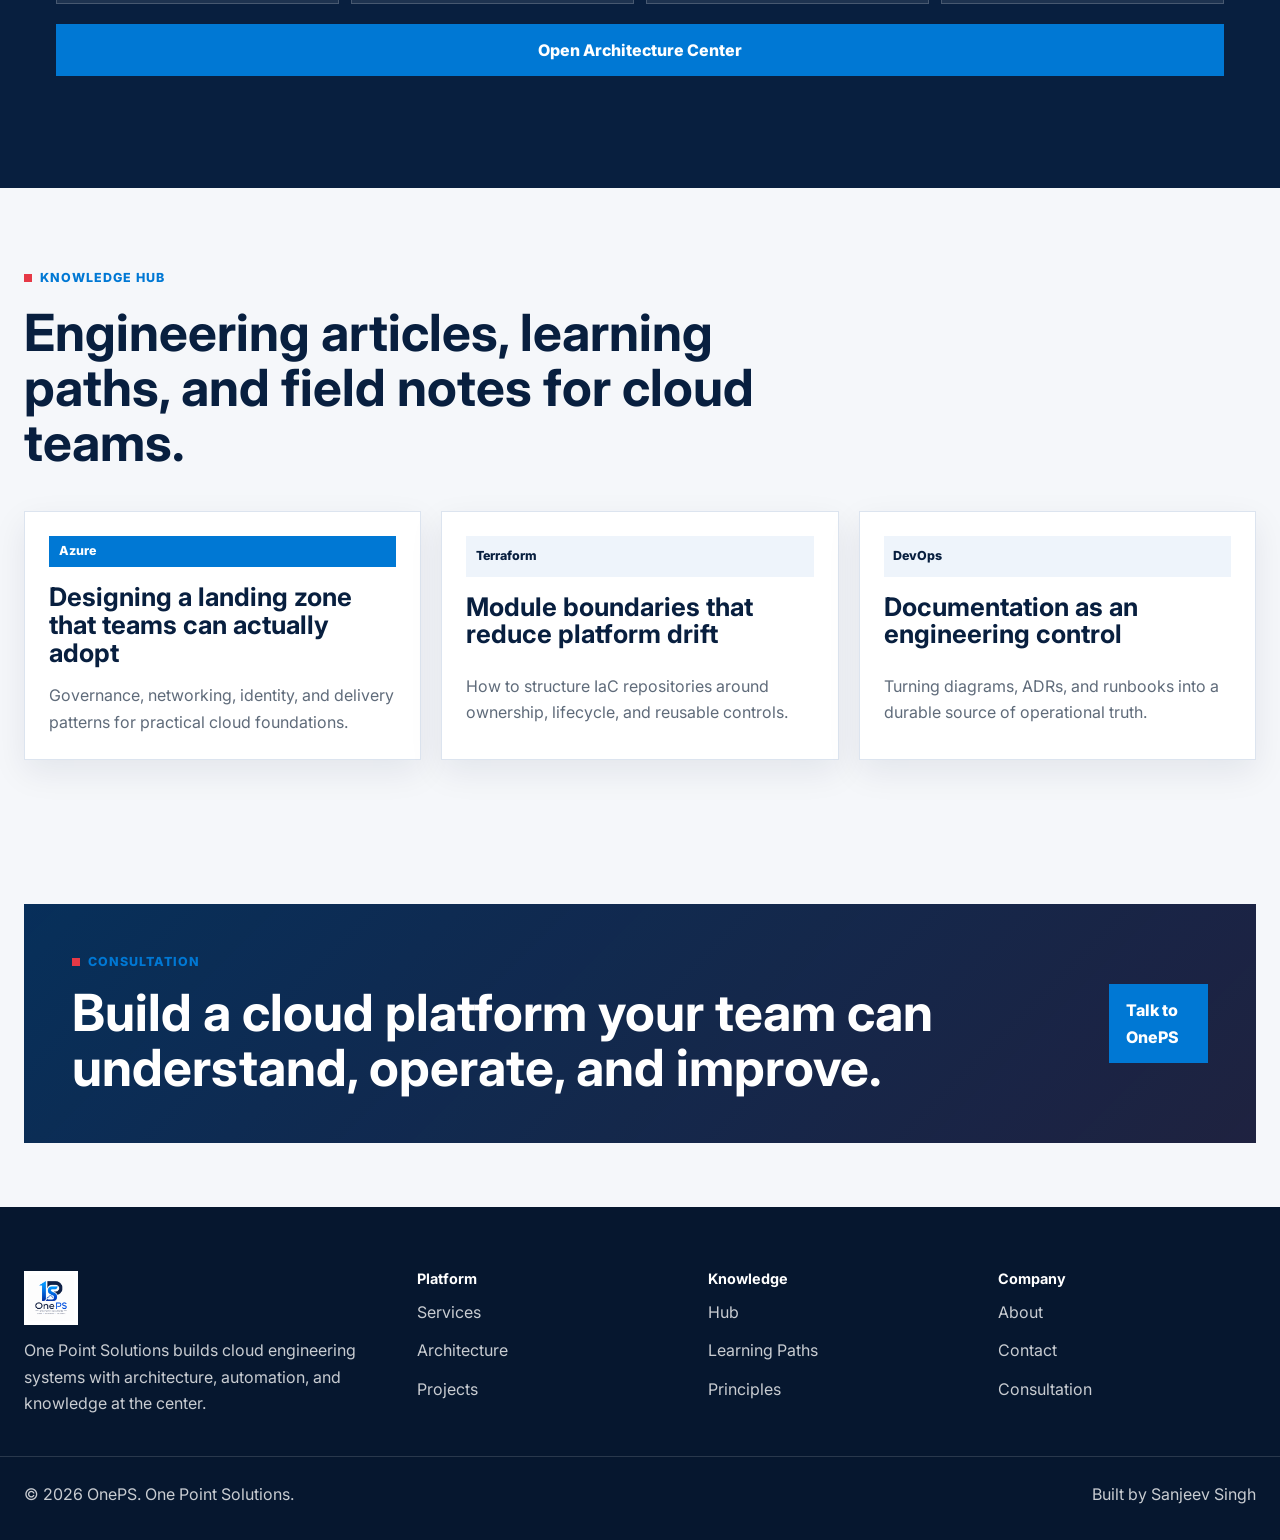
==== commit 2abb3b79: "Hotfix:Typos" ====
--- a/index.html
+++ b/index.html
@@ -5,7 +5,7 @@
     <meta name="viewport" content="width=device-width, initial-scale=1">
     <title>OnePS | Cloud Engineering Solutions</title>
     <meta name="description" content="OnePS helps teams design, automate, modernize, and scale cloud infrastructure through consulting, architecture, education, and open engineering knowledge.">
-    <link rel="canonical" href="https://oneps.io/">
+    <link rel="canonical" href="https://oneps.in/">
     <meta name="theme-color" content="#081F3F">
     <meta property="og:title" content="OnePS | Cloud Engineering Solutions">
     <meta property="og:description" content="A knowledge-first cloud engineering platform for architecture, automation, migration, and DevOps.">
@@ -23,7 +23,7 @@
     <link rel="stylesheet" href="css/animations.css">
     <link rel="stylesheet" href="css/responsive.css">
     <script type="application/ld+json">
-      {"@context":"https://schema.org","@type":"Organization","name":"OnePS","alternateName":"One Point Solutions","url":"https://oneps.io/","logo":"https://oneps.io/images/logo/oneps-logo.png","description":"Cloud engineering, architecture, automation, consulting, and knowledge platform."}
+      {"@context":"https://schema.org","@type":"Organization","name":"OnePS","alternateName":"One Point Solutions","url":"https://oneps.in/","logo":"https://oneps.in/images/logo/oneps-logo.png","description":"Cloud engineering, architecture, automation, consulting, and knowledge platform."}
     </script>
   </head>
   <body>
@@ -187,7 +187,7 @@
           <div class="footer-col"><h3>Knowledge</h3><a href="knowledge.html">Hub</a><a href="knowledge.html#learning-paths">Learning Paths</a><a href="about.html#principles">Principles</a></div>
           <div class="footer-col"><h3>Company</h3><a href="about.html">About</a><a href="contact.html">Contact</a><a href="contact.html">Consultation</a></div>
         </div>
-        <div class="container footer-bottom"><span>© 2026 OnePS. One Point Solutions.</span><span>Cloud • Engineering • Solutions</span></div>
+        <div class="container footer-bottom"><span>© 2026 OnePS. One Point Solutions.</span><span> Built by Sanjeev Singh</span></div>
       </footer>
     </div>
     <script src="js/script.js" defer></script>
--- a/css/style.css
+++ b/css/style.css
@@ -17,7 +17,7 @@
   --radius-sm: 6px;
   --radius-md: 8px;
   --radius-lg: 14px;
-  --container: 1180px;
+  --container: 1280px;
   --space-1: 0.25rem;
   --space-2: 0.5rem;
   --space-3: 0.75rem;
@@ -153,8 +153,9 @@
 }
 
 h1 {
-  font-size: clamp(2.75rem, 6vw, 5.8rem);
-  letter-spacing: 0;
+  font-size: clamp(2.75rem, 5vw, 4.8rem);
+  letter-spacing: -0.02em;
+  line-height: 1.08;
 }
 
 h2 {
